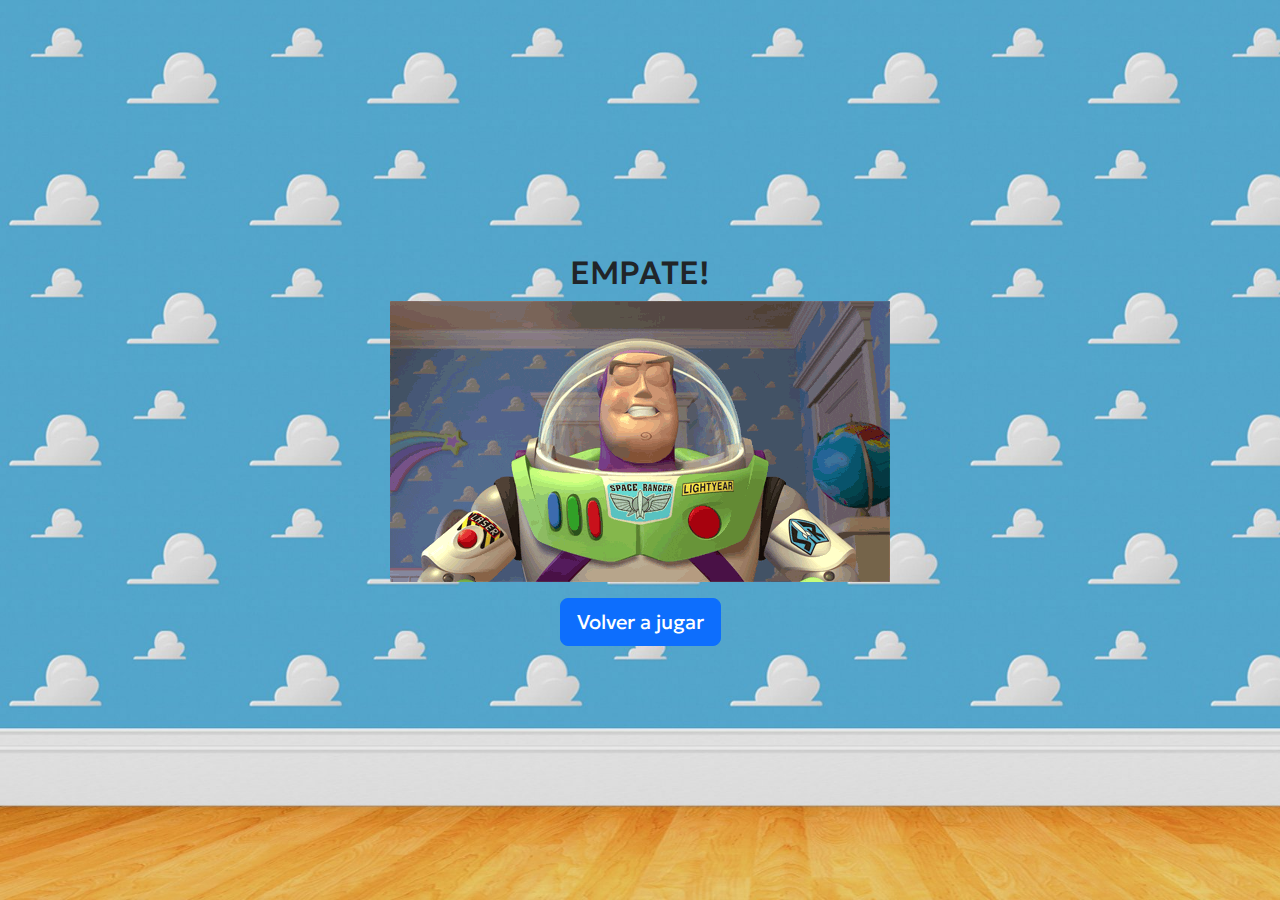
==== empate.html @ 9ecc2056 "first commit" ====
<!DOCTYPE html>
<html lang="en">

<head>
    <meta charset="UTF-8">
    <meta http-equiv="X-UA-Compatible" content="IE=edge">
    <meta name="viewport" content="width=device-width, initial-scale=1.0">
    <link rel="stylesheet" href="https://cdn.jsdelivr.net/npm/bootstrap@5.3.0/dist/css/bootstrap.min.css">
    <link rel="stylesheet" href="style.css">
    <title>Tic-Tac-Toe</title>
</head>

<body>
    <div class="container-resultado text-center">
        <div class="empate-text">
            <h4>EMPATE!</h4>
        </div>
        <div class="empate-gif">
            <img src="img/empate.gif" alt="">
        </div>
        <div class="boton">
            <a href="index.html"><button type="button" class="btn btn-primary btn-lg">Volver a jugar</button></a>
        </div>
    </div>
    <script src="main.js"></script>
    <script src="https://cdn.jsdelivr.net/npm/bootstrap@5.3.0/dist/js/bootstrap.bundle.min.js"></script>
</body>

</html>
---- style.css ----
@import url("https://fonts.googleapis.com/css2?family=Geologica:wght@900&display=swap");

* {
  font-family: var(--font-family);
}

:root {
  --tablero-width: 100vw;
  --tablero-height: 100vh;
  --font-family: "Geologica", sans-serif;
  --color-white: #f5f5f5;
  --color-red: #ff0000;
  --color-yellow: #ffff00;
}

body {
  background-image: url(img/background.jpg);
  background-repeat: no-repeat;
  background-size: cover;
}

.inicio {
  display: flex;
  justify-content: center;
  align-items: center;
  height: 100vh;
}

h1 {
  font-weight: 900;
  font-size: 5em;
  color: var(--color-yellow);
  -webkit-text-stroke: 4px blue;
}

h2 {
  padding-top: 0;
  font-weight: 900;
  font-size: 3em;
  color: var(--color-yellow);
  background-color: var(--color-red);
}

h4 {
  font-size: 1.5em;
}

.container-game {
  width: var(--tablero-width);
  height: var(--tablero-height);
  display: flex;
  justify-content: center;
  flex-direction: column;
  align-items: center;
}

.players-turno {
  width: 100%;
  display: flex;
  justify-content: center;
  align-items: center;
}

.players-turno img {
  width: 15%;
}

.tablero {
  margin-top: 2em;
  display: grid;
  grid-template-columns: repeat(3, 1fr);
  grid-template-rows: repeat(3, 1fr);
  grid-gap: 6px;
  width: calc(var(--tablero-width)-10);
  height: calc(var(--tablero-height)-10);
}

.casilla {
  cursor: pointer;
  background-color: var(--color-white);
  opacity: 0.5;
  width: 20vmin;
  height: 20vmin;
}

.container-resultado {
  width: var(--tablero-width);
  height: var(--tablero-height);
  display: flex;
  justify-content: center;
  flex-direction: column;
  align-items: center;
}

.ganador-gif img {
  width: 80%;
}

.empate-gif img {
  width: 80%;
}

.boton {
  margin-top: 1em;
}

@media (min-width: 576px) {
  .players-turno img {
    width: 10%;
  }

  h1 {
    font-size: 6em;
  }

  h2 {
    font-size: 4em;
  }

  h4 {
    font-size: 2em;
  }

  .ganador-gif img {
    width: 100%;
  }

  .empate-gif img {
    width: 100%;
  }
}
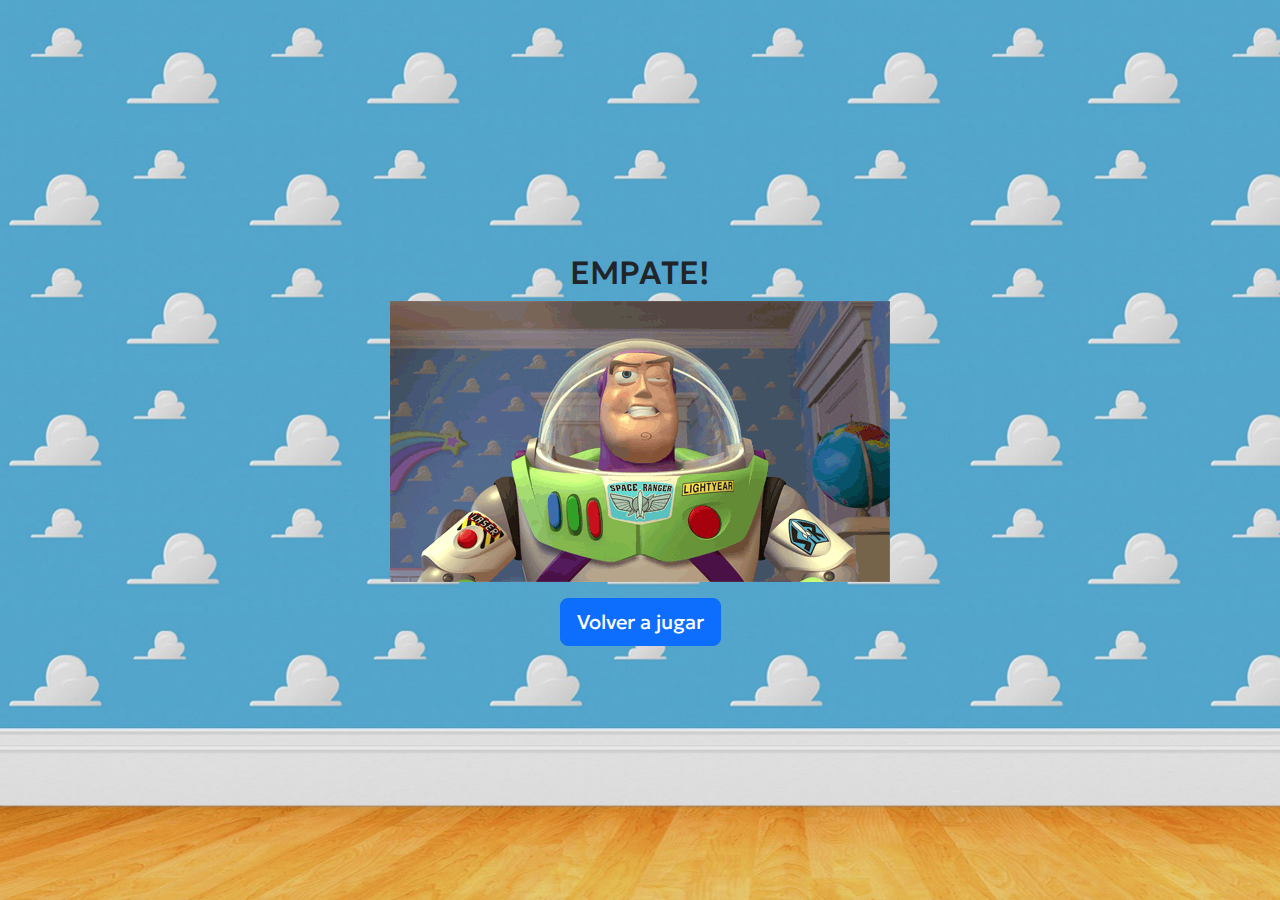
==== commit eda39d1b: "modified favicon" ====
--- a/empate.html
+++ b/empate.html
@@ -5,6 +5,7 @@
     <meta charset="UTF-8">
     <meta http-equiv="X-UA-Compatible" content="IE=edge">
     <meta name="viewport" content="width=device-width, initial-scale=1.0">
+    <link rel="shortcut icon" href="img/logo.png" type="image/x-icon">
     <link rel="stylesheet" href="https://cdn.jsdelivr.net/npm/bootstrap@5.3.0/dist/css/bootstrap.min.css">
     <link rel="stylesheet" href="style.css">
     <title>Tic-Tac-Toe</title>
